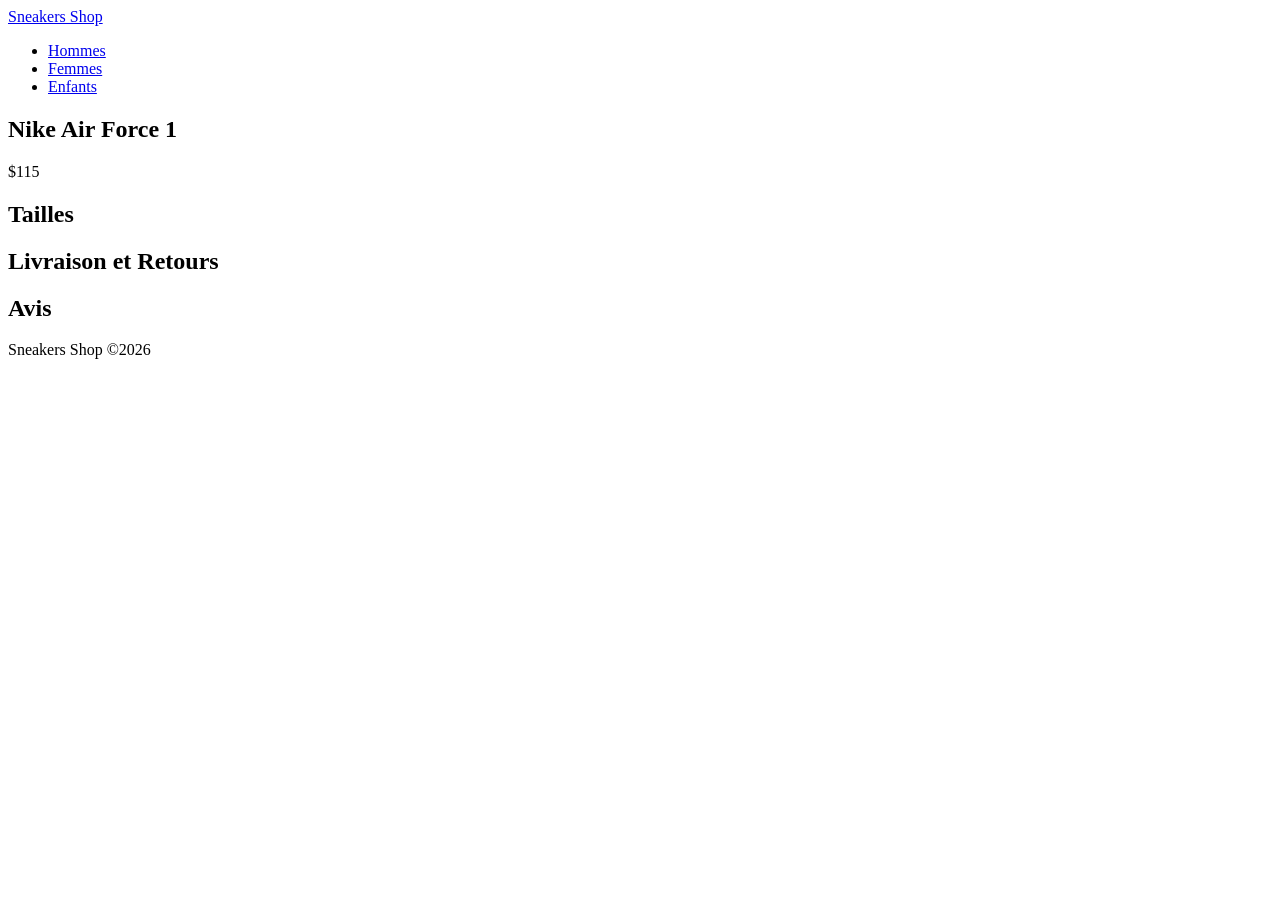
==== index.html @ 97c6b760 "Fix semantic structure 2" ====
<!DOCTYPE html>
<html lang="fr">
  <head>
    <meta charset="UTF-8">
    <meta name="viewport" content="width=device-width, initial-scale=1.0">
    <title>Nike Air Force 1 - Sneakers Shop</title>
  </head>
  <body>
    <header>
      <a href="#">Sneakers Shop</a>
      <nav>
        <ul>
          <li><a href="#">Hommes</a></li>
          <li><a href="#">Femmes</a></li>
          <li><a href="#">Enfants</a></li>
        </ul>
      </nav>
    </header>
    <main>
      <section>
        <h1>Nike Air Force 1</h1>
        <p>$115</p>
      </section>
      <section>
        <h2>Tailles</h2>
      </section>
      <section>
        <h2>Livraison et Retours</h2>
      </section>
      <section>
        <h2>Avis</h2>
      </section>
    </main>
    <footer>
      <p>Sneakers Shop &copy;2026</p>
    </footer>
  </body>
</html>
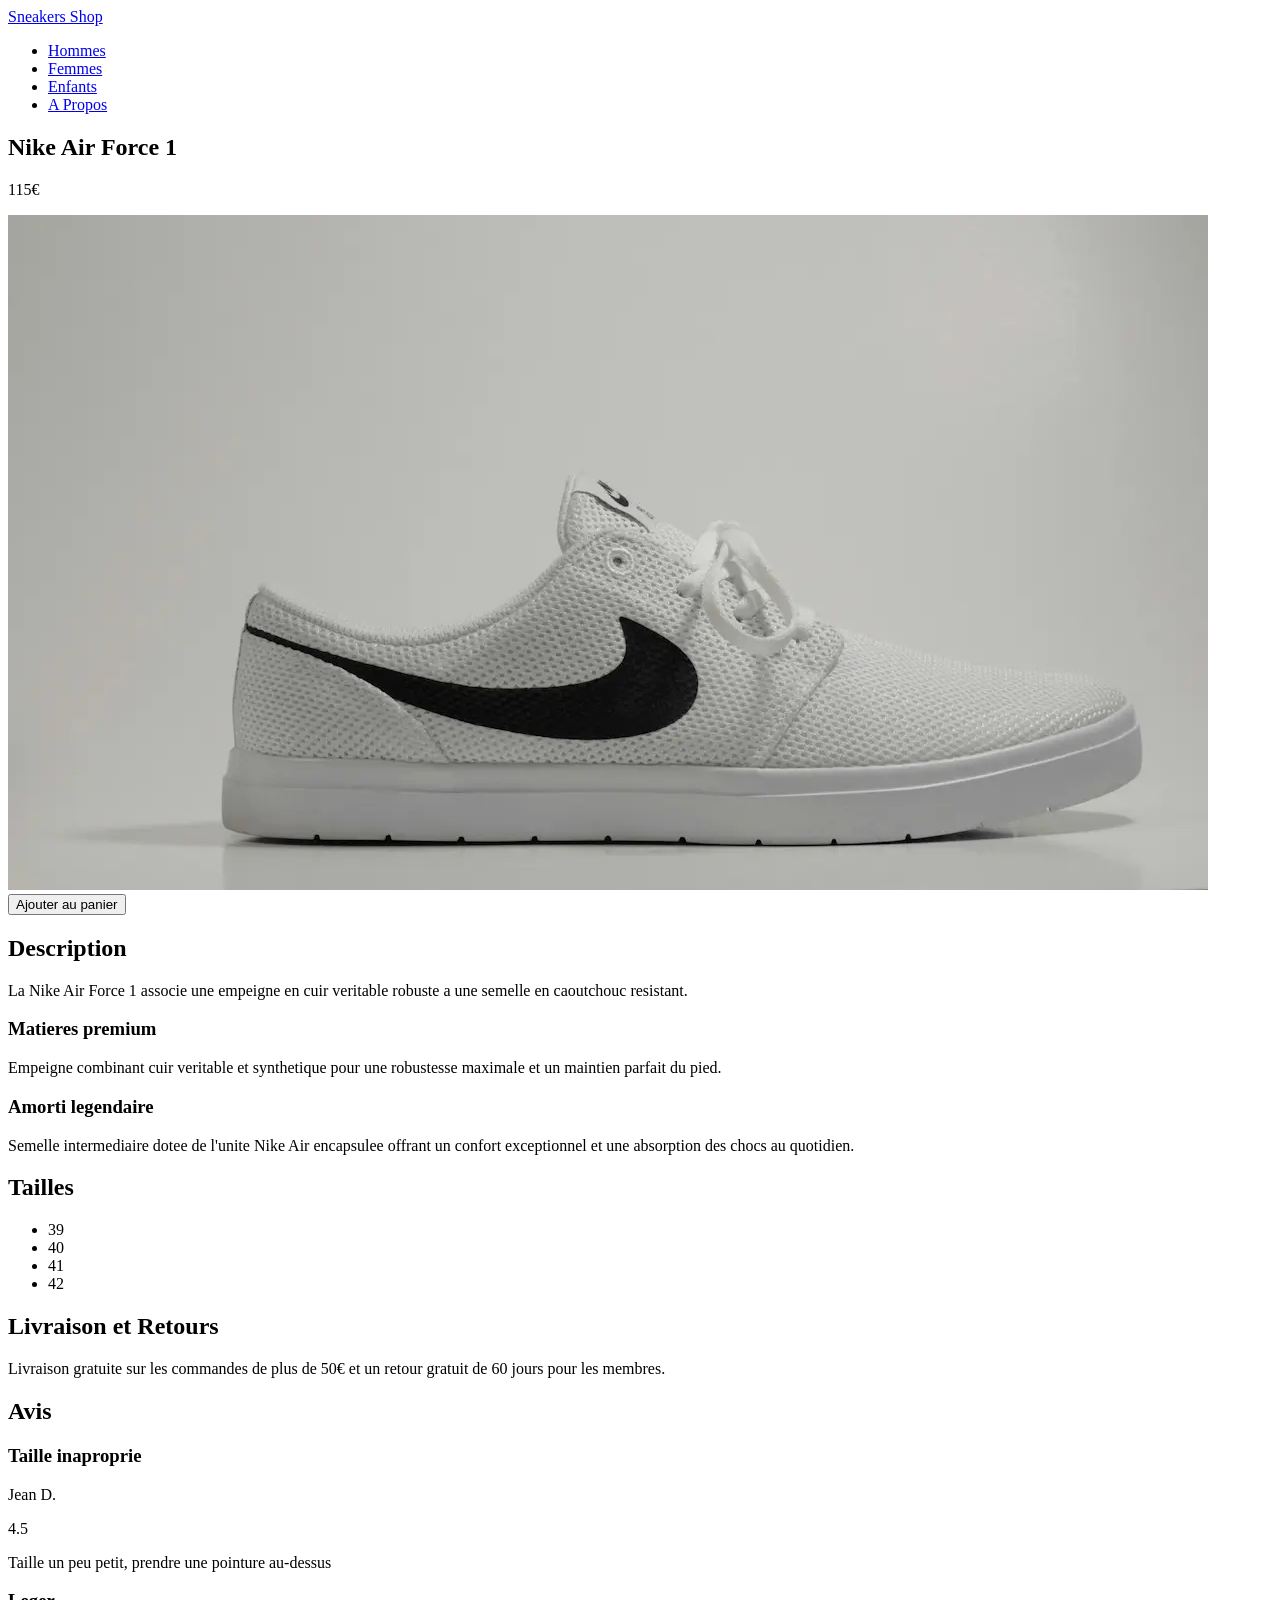
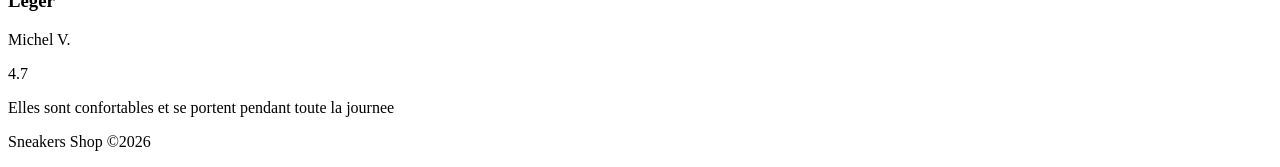
==== commit a9dda3ab: "Capstone de html" ====
--- a/index.html
+++ b/index.html
@@ -7,28 +7,60 @@
   </head>
   <body>
     <header>
-      <a href="#">Sneakers Shop</a>
+      <a href="index.html">Sneakers Shop</a>
       <nav>
         <ul>
           <li><a href="#">Hommes</a></li>
           <li><a href="#">Femmes</a></li>
           <li><a href="#">Enfants</a></li>
+          <li><a href="a-propos.html">A Propos</a></li>
         </ul>
       </nav>
     </header>
     <main>
       <section>
         <h1>Nike Air Force 1</h1>
-        <p>$115</p>
+        <p>115€</p>
+        <img src="images/air-force-1-profil.webp" alt="Basket Nike Air force 1 low blanche en cuir vue de profil">
+        <button>Ajouter au panier</button>
+      </section>
+      <section>
+        <h2>Description</h2>
+        <p>La Nike Air Force 1 associe une empeigne en cuir veritable robuste a une semelle en caoutchouc resistant.</p>
+            <h3>Matieres premium</h3>
+            <p>Empeigne combinant cuir veritable et synthetique pour une robustesse maximale et un maintien parfait du pied.
+            </p>
+            <h3>Amorti legendaire</h3>
+            <p>Semelle intermediaire dotee de l'unite Nike Air encapsulee offrant un confort exceptionnel et une absorption des chocs au quotidien.
+            </p>
       </section>
       <section>
         <h2>Tailles</h2>
+        <ul>
+          <li>39</li>
+          <li>40</li>
+          <li>41</li>
+          <li>42</li>
+        </ul>
       </section>
       <section>
         <h2>Livraison et Retours</h2>
+        <p>Livraison gratuite sur les commandes de plus de 50€ et un retour gratuit de 60 jours pour les membres.</p>
       </section>
       <section>
         <h2>Avis</h2>
+        <article>
+          <h3>Taille inaproprie</h3>
+          <p>Jean D.</p>
+          <p>4.5</p>
+          <p>Taille un peu petit, prendre une pointure au-dessus</p>
+        </article>
+        <article>
+          <h3>Leger</h3>
+          <p>Michel V.</p>
+          <p>4.7</p>
+          <p>Elles sont confortables et se portent pendant toute la journee</p>
+        </article>
       </section>
     </main>
     <footer>
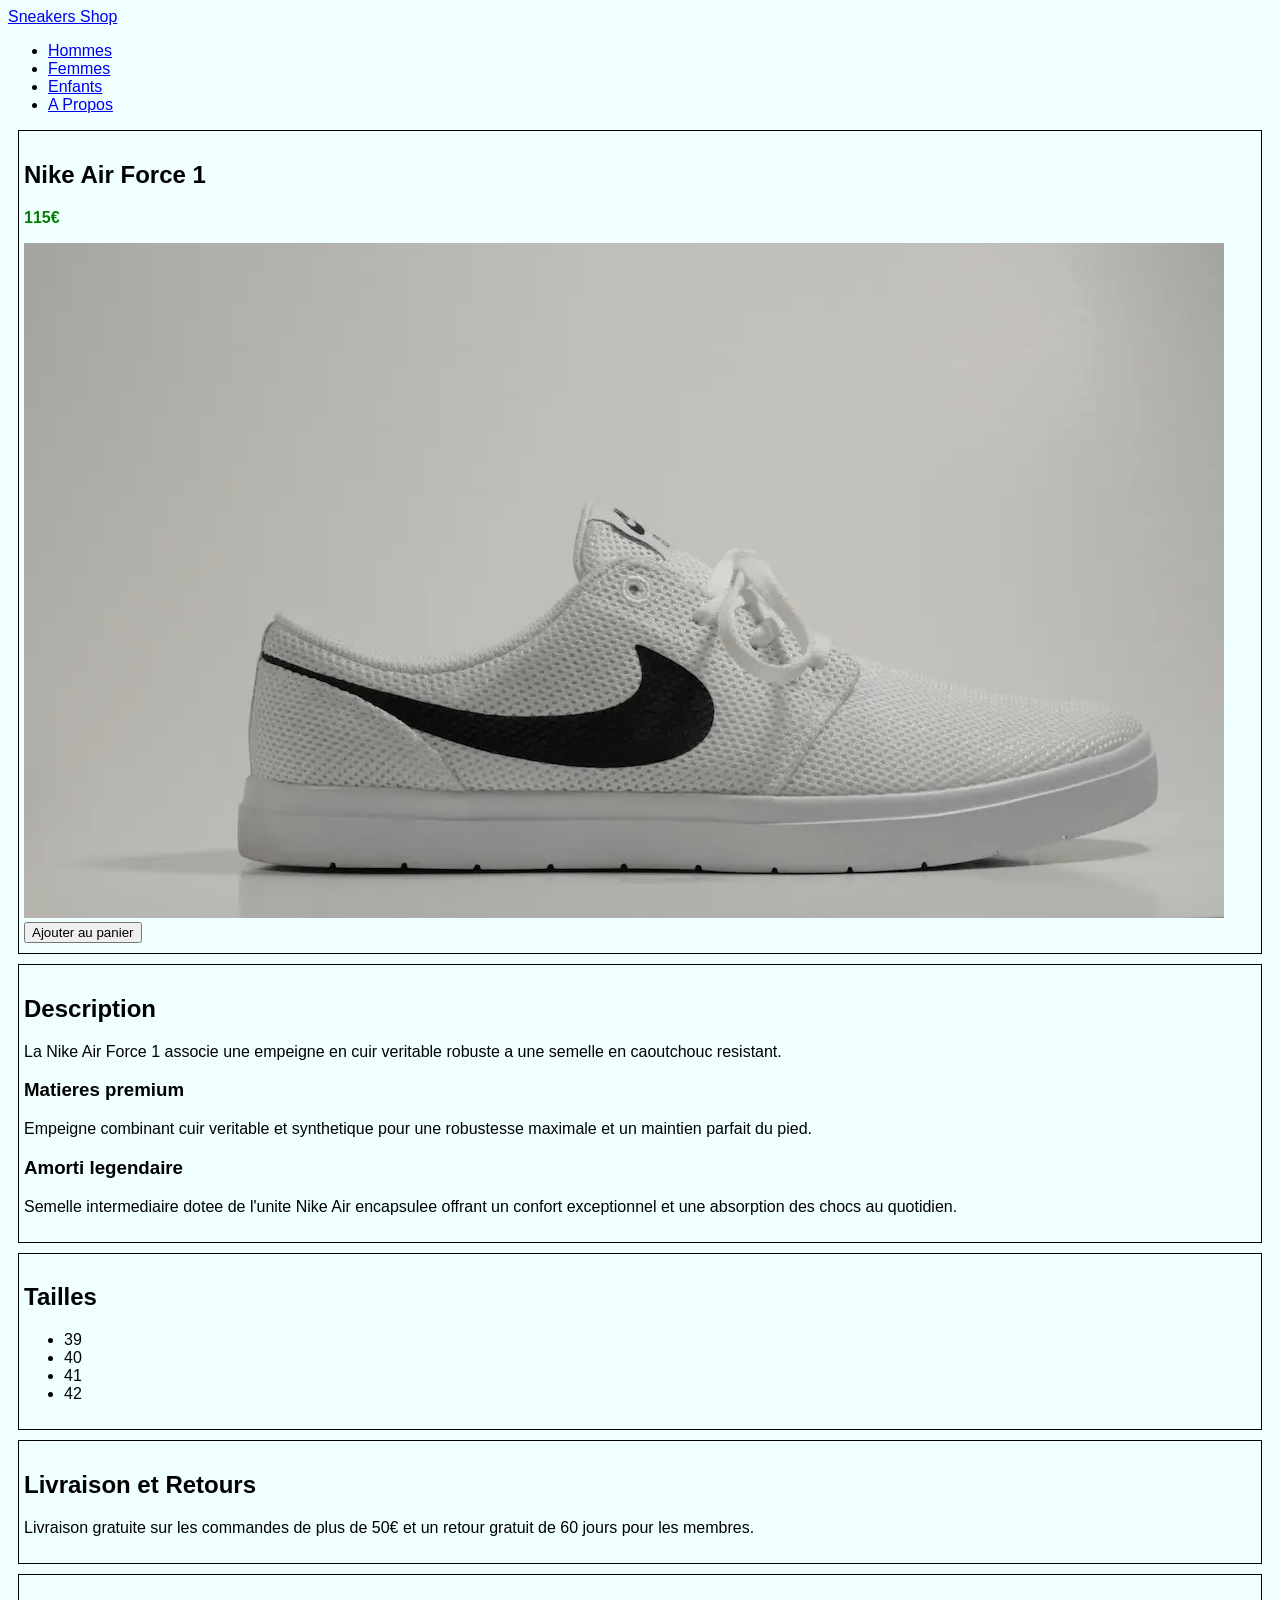
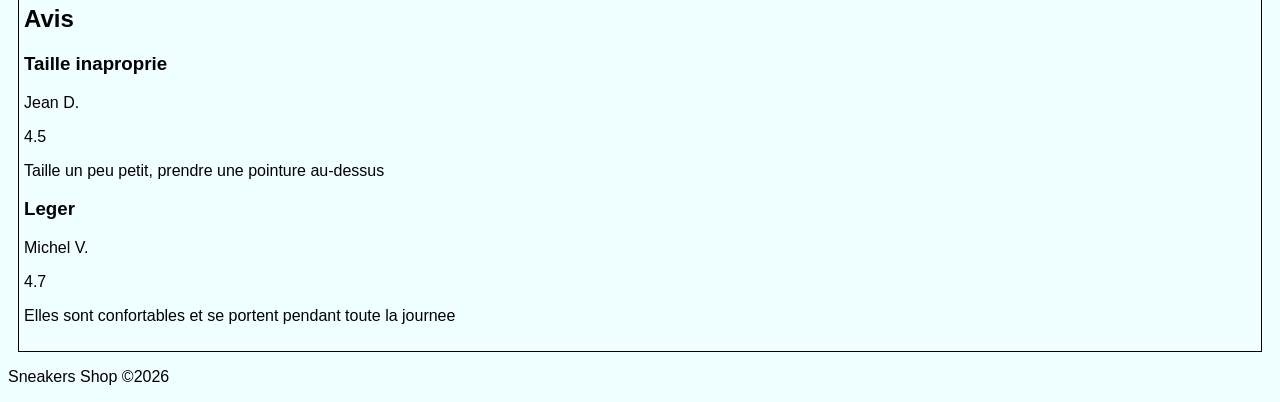
==== commit 8da81cf0: "mise en place de css" ====
--- a/index.html
+++ b/index.html
@@ -4,6 +4,7 @@
     <meta charset="UTF-8">
     <meta name="viewport" content="width=device-width, initial-scale=1.0">
     <title>Nike Air Force 1 - Sneakers Shop</title>
+    <link rel="stylesheet" href="style.css">
   </head>
   <body>
     <header>
@@ -20,7 +21,7 @@
     <main>
       <section>
         <h1>Nike Air Force 1</h1>
-        <p>115€</p>
+        <p class="prix">115€</p>
         <img src="images/air-force-1-profil.webp" alt="Basket Nike Air force 1 low blanche en cuir vue de profil">
         <button>Ajouter au panier</button>
       </section>
--- a/style.css
+++ b/style.css
@@ -0,0 +1,19 @@
+* {
+  box-sizing: border-box;
+}
+
+body {
+  background-color: azure;
+  font-family: Arial, Helvetica, sans-serif;
+}
+
+section {
+  border: 1px solid black;
+  padding: 10px 5px;
+  margin: 10px;
+}
+
+.prix {
+ font-weight: bold;
+ color: green;
+}
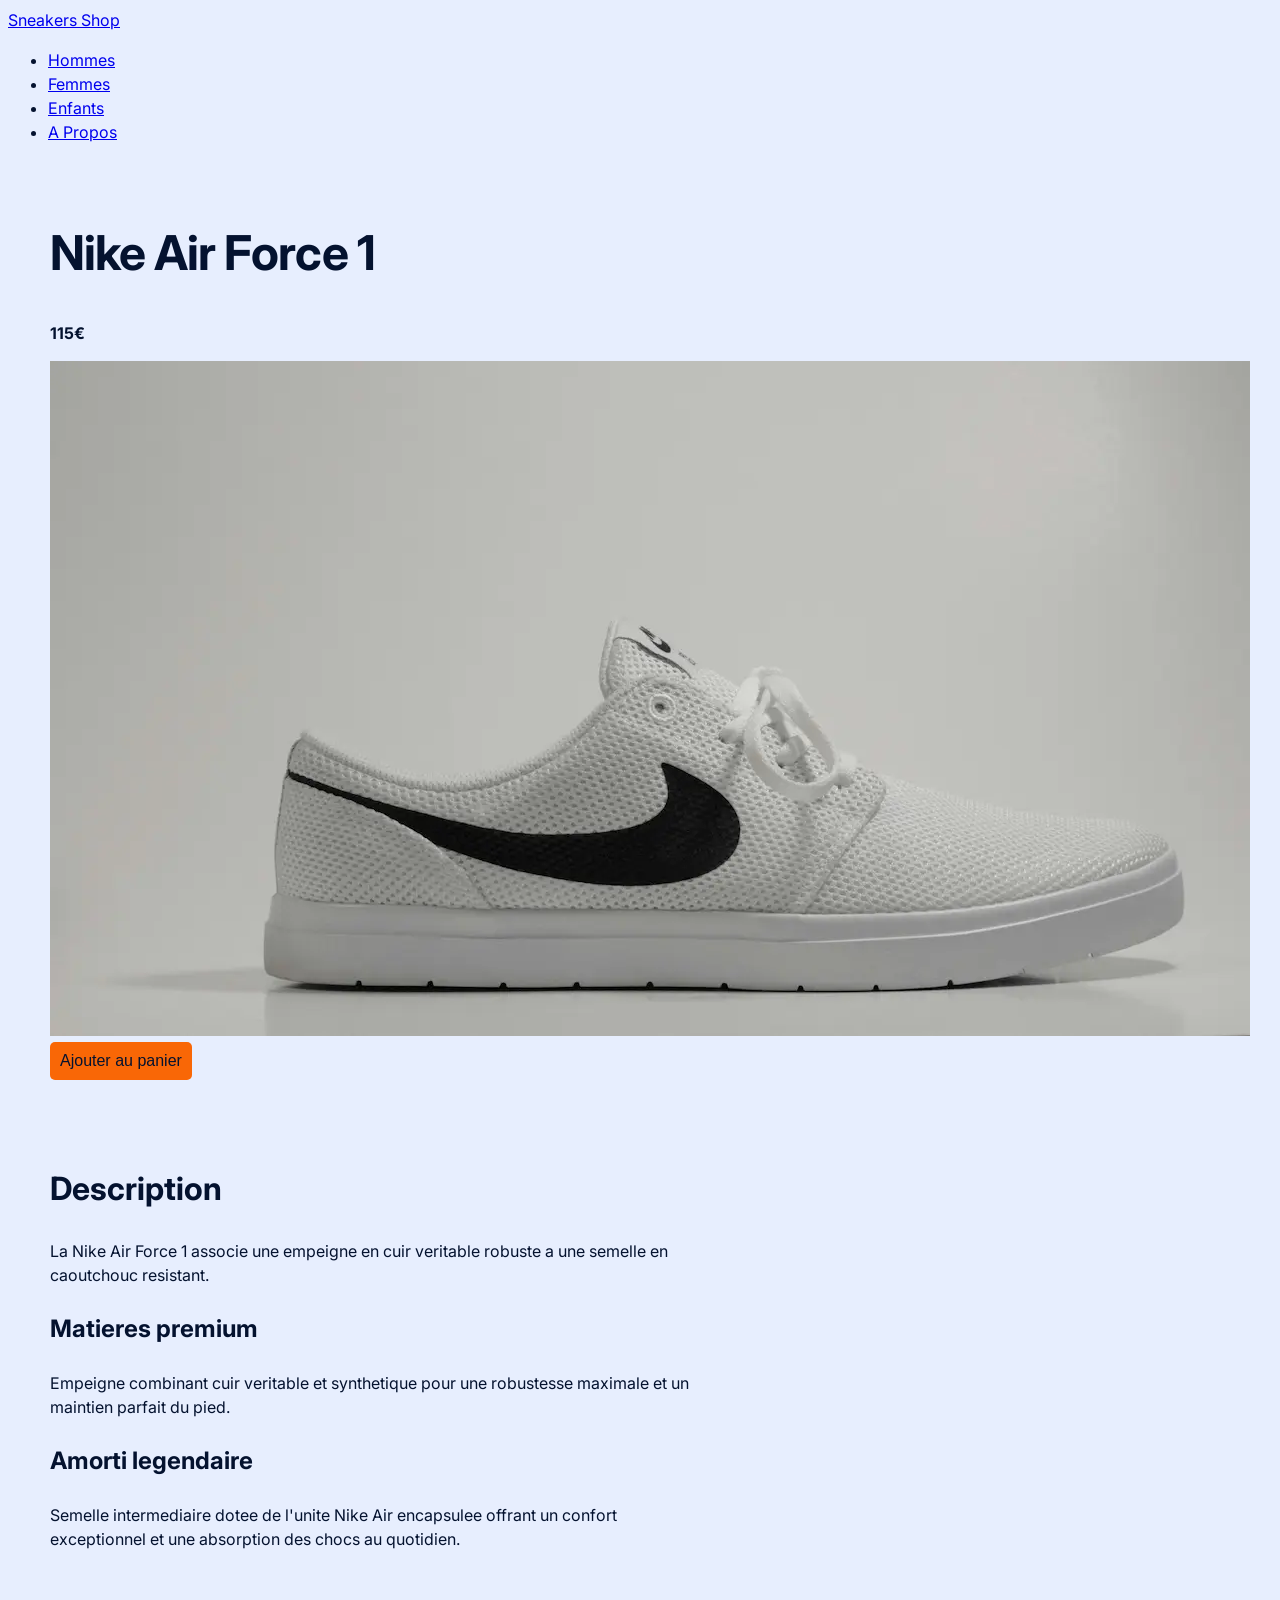
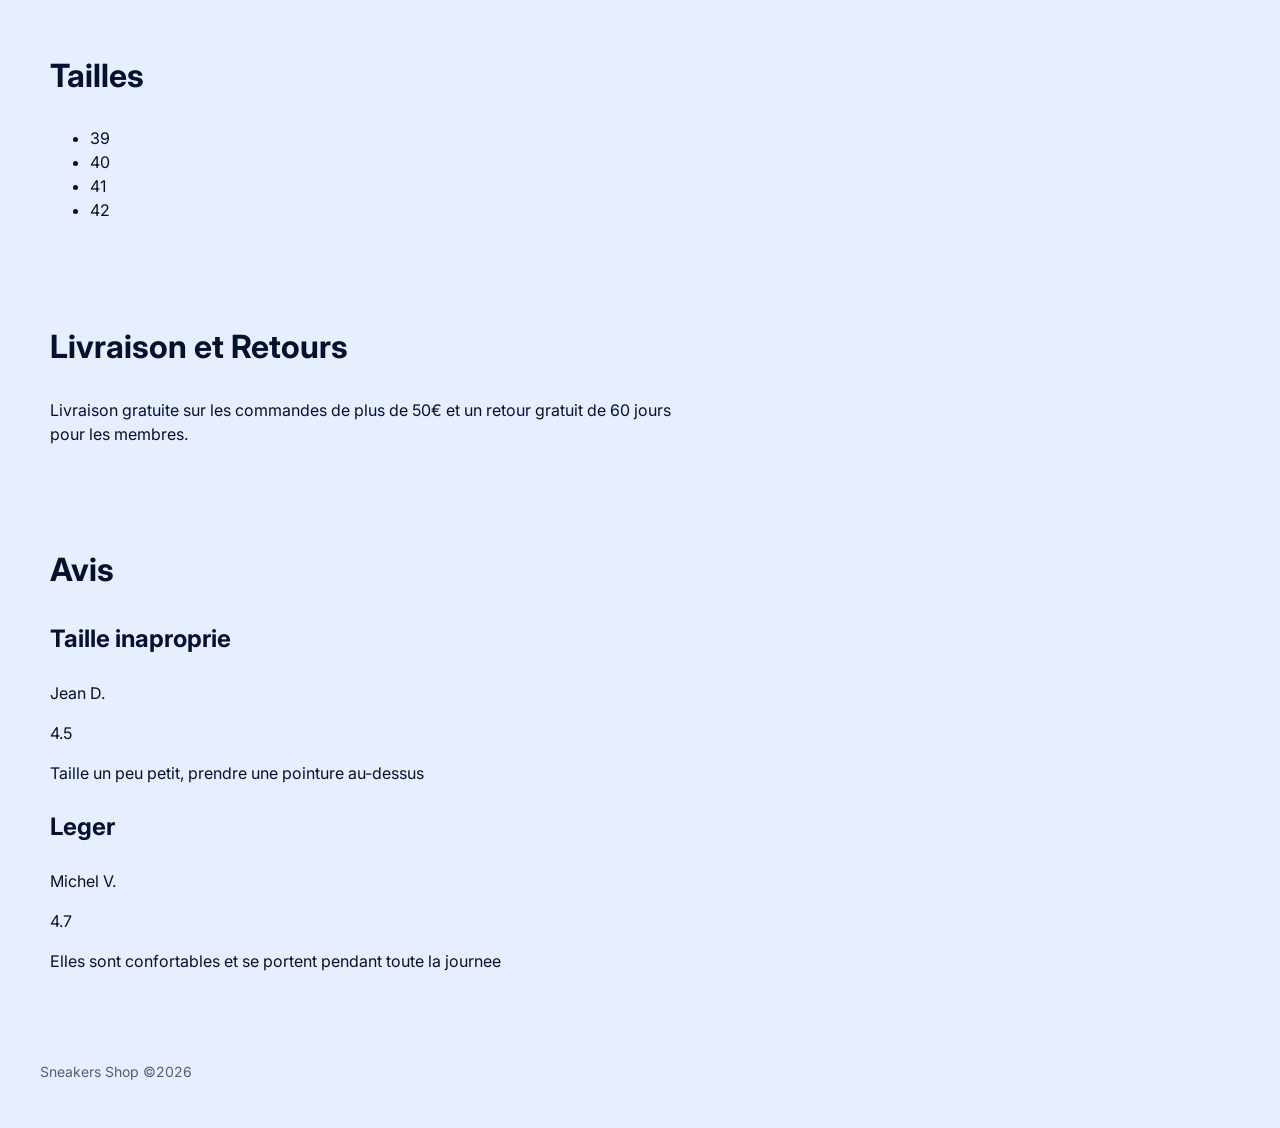
==== commit 911f2db9: "index.html" ====
--- a/index.html
+++ b/index.html
@@ -5,6 +5,9 @@
     <meta name="viewport" content="width=device-width, initial-scale=1.0">
     <title>Nike Air Force 1 - Sneakers Shop</title>
     <link rel="stylesheet" href="style.css">
+    <link rel="preconnect" href="https://fonts.googleapis.com">
+    <link rel="preconnect" href="https://fonts.gstatic.com" crossorigin>
+    <link href="https://fonts.googleapis.com/css2?family=Inter:ital,opsz,wght@0,14..32,100..900;1,14..32,100..900&display=swap" rel="stylesheet">
   </head>
   <body>
     <header>
--- a/style.css
+++ b/style.css
@@ -3,17 +3,49 @@
 }
 
 body {
-  background-color: azure;
-  font-family: Arial, Helvetica, sans-serif;
+  background-color: hsl(220, 90%, 95%);
+  color: hsl(220, 85%, 10%);
+  font-family: "Inter", sans-serif;
+  line-height: 1.5;
 }
 
+h1 {
+  letter-spacing: -0.02em;
+  line-height: 1.2;
+  font-size: 3rem;
+}
+
+h2 {
+  font-size: 2rem;
+}
+
+h3 {
+  font-size: 1.5rem;
+}
+
+p {
+  max-width: 65ch;
+}
 section {
-  border: 1px solid black;
-  padding: 10px 5px;
-  margin: 10px;
+  padding: 1.5rem 2rem;
+  margin: 0.625rem;
 }
 
 .prix {
- font-weight: bold;
- color: green;
+ font-weight: 700;
+}
+
+button {
+  background-color: hsl(24, 95%, 50%);
+  color: hsl(220, 85%, 10%);
+  border-radius: 5px;
+  padding: 10px;
+  border: none;
+  font-size: 1rem;
+}
+
+footer {
+  color: hsl(220, 20%, 40%);
+  font-size: 0.875rem;
+  padding: 1.5rem 2rem;
 }
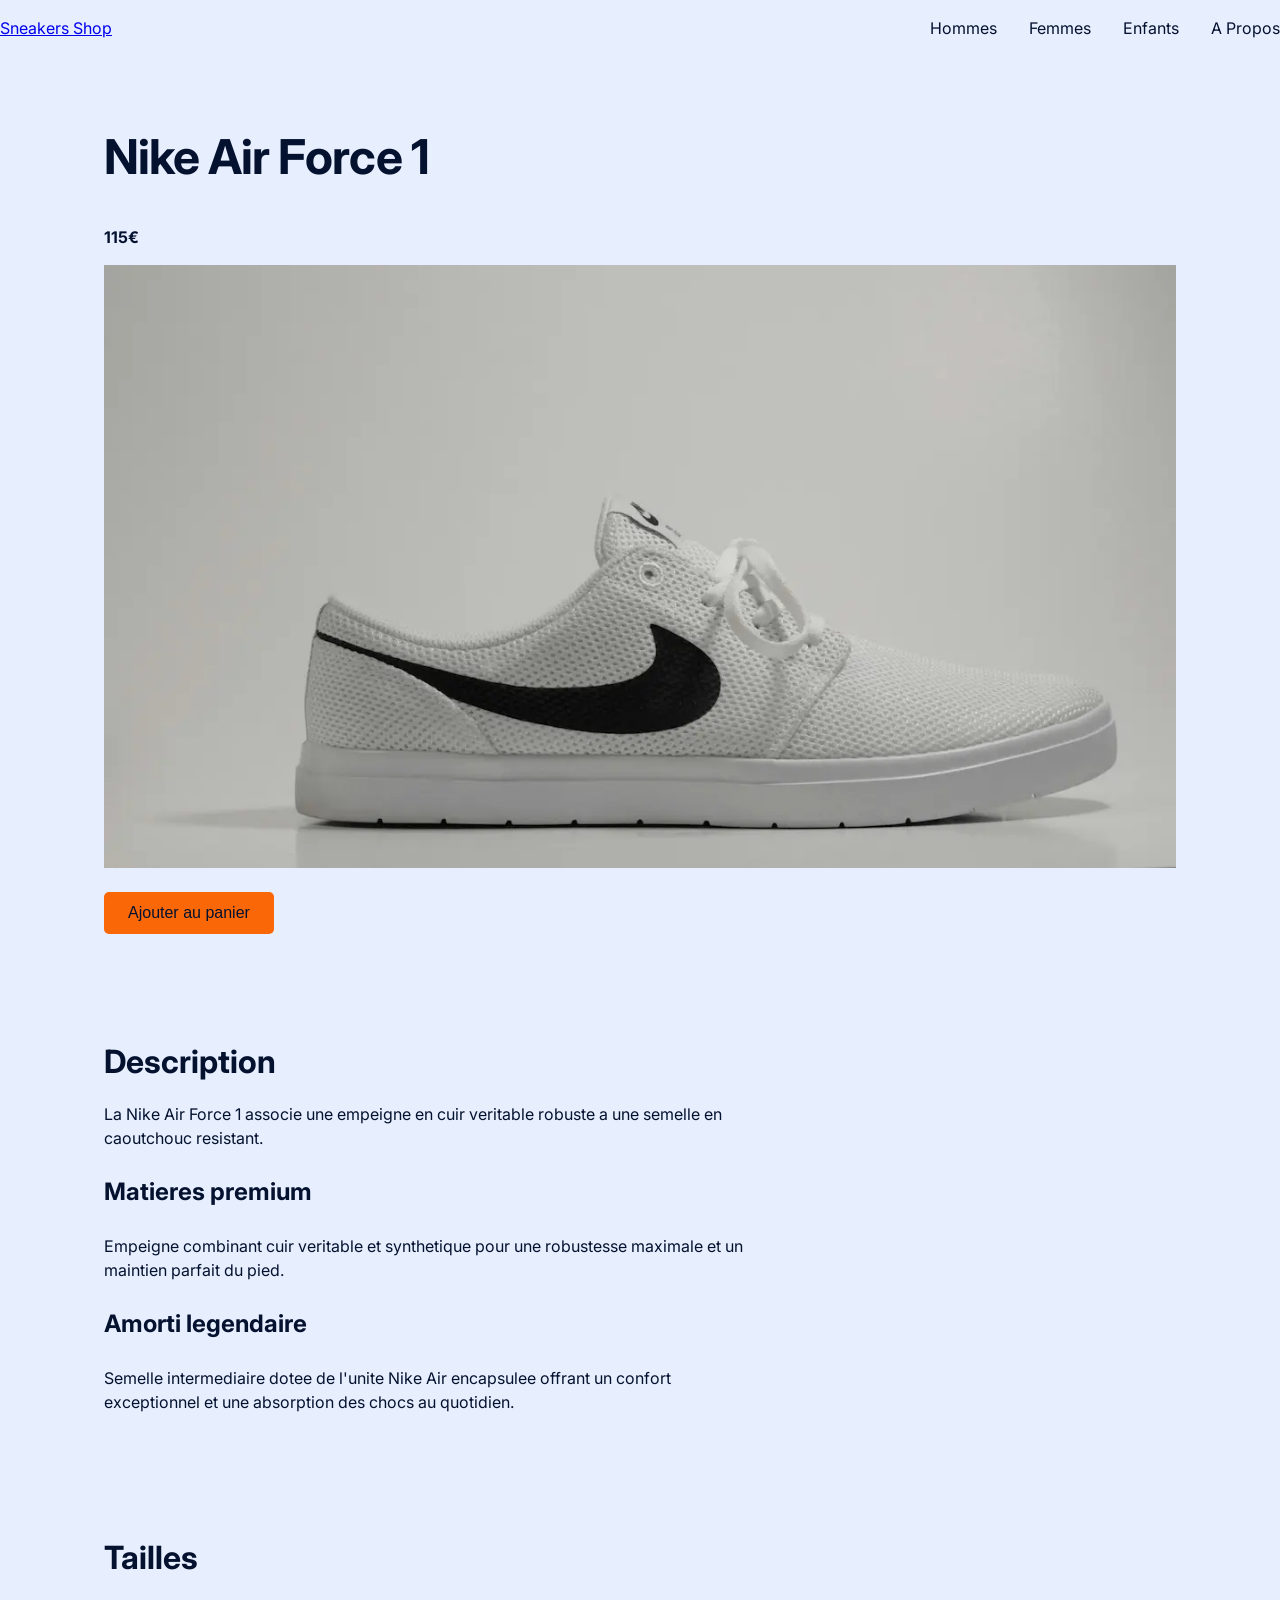
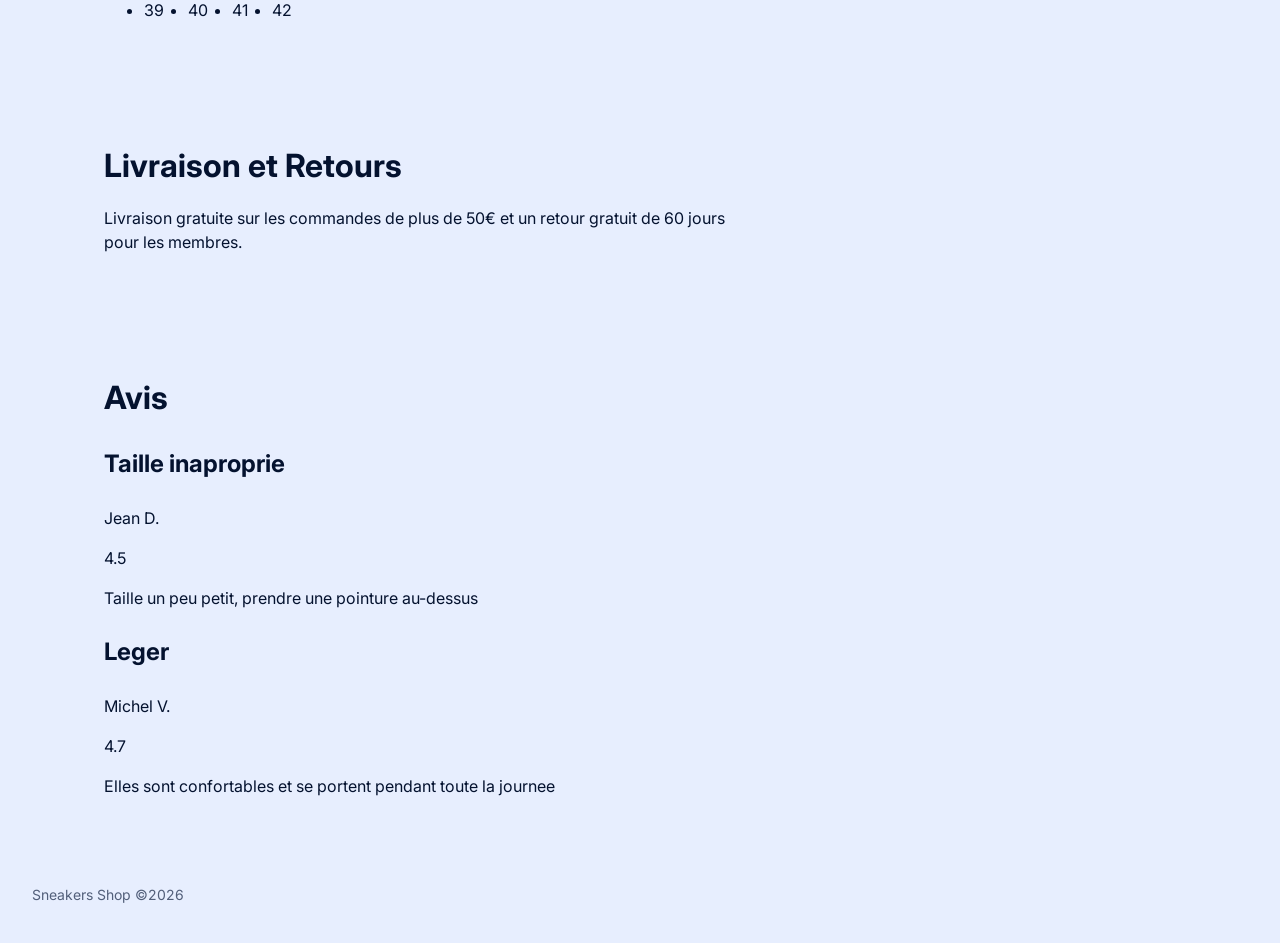
==== commit 5322b107: "premiere partie de flexbox" ====
--- a/index.html
+++ b/index.html
@@ -40,7 +40,7 @@
       </section>
       <section>
         <h2>Tailles</h2>
-        <ul>
+        <ul class="pointures">
           <li>39</li>
           <li>40</li>
           <li>41</li>
--- a/style.css
+++ b/style.css
@@ -7,6 +7,13 @@
   color: hsl(220, 85%, 10%);
   font-family: "Inter", sans-serif;
   line-height: 1.5;
+  margin: 0;
+}
+
+main {
+  max-width: 70rem;
+  margin: 0 auto;
+  padding: 0 1.5rem;
 }
 
 h1 {
@@ -17,6 +24,8 @@
 
 h2 {
   font-size: 2rem;
+  margin-bottom: 0.5rem;
+  margin-top: 3rem;
 }
 
 h3 {
@@ -27,8 +36,8 @@
   max-width: 65ch;
 }
 section {
-  padding: 1.5rem 2rem;
-  margin: 0.625rem;
+  padding: 1.5rem 0;
+  margin: 0.5rem 0;
 }
 
 .prix {
@@ -39,9 +48,54 @@
   background-color: hsl(24, 95%, 50%);
   color: hsl(220, 85%, 10%);
   border-radius: 5px;
-  padding: 10px;
+  padding: 0.75rem 1.5rem;
   border: none;
   font-size: 1rem;
+  margin-top: 1.5rem;
+  transition: background-color 0.2s ease;
+  cursor: pointer;
+}
+
+
+img {
+  max-width: 100%;
+  height: auto;
+  display: block;
+}
+
+header {
+  display: flex;
+  justify-content: space-between;
+  align-items: center;
+  flex-wrap: wrap;
+}
+
+.pointures {
+  display: flex;
+  gap: 1.5rem;
+  flex-wrap: wrap;
+}
+
+nav ul {
+  list-style: none;
+  padding-left: 0;
+  display: flex;
+  align-items: center;
+  gap: 2rem;
+}
+
+nav a {
+  color: hsl(220, 85%, 10%);
+  text-decoration: none;
+}
+
+button:hover {
+  background-color: hsl(24, 95%, 40%);
+}
+
+a:focus-visible, button:focus-visible {
+  outline: 2px solid hsl(24, 95%, 50%);
+  outline-offset: 2px;
 }
 
 footer {
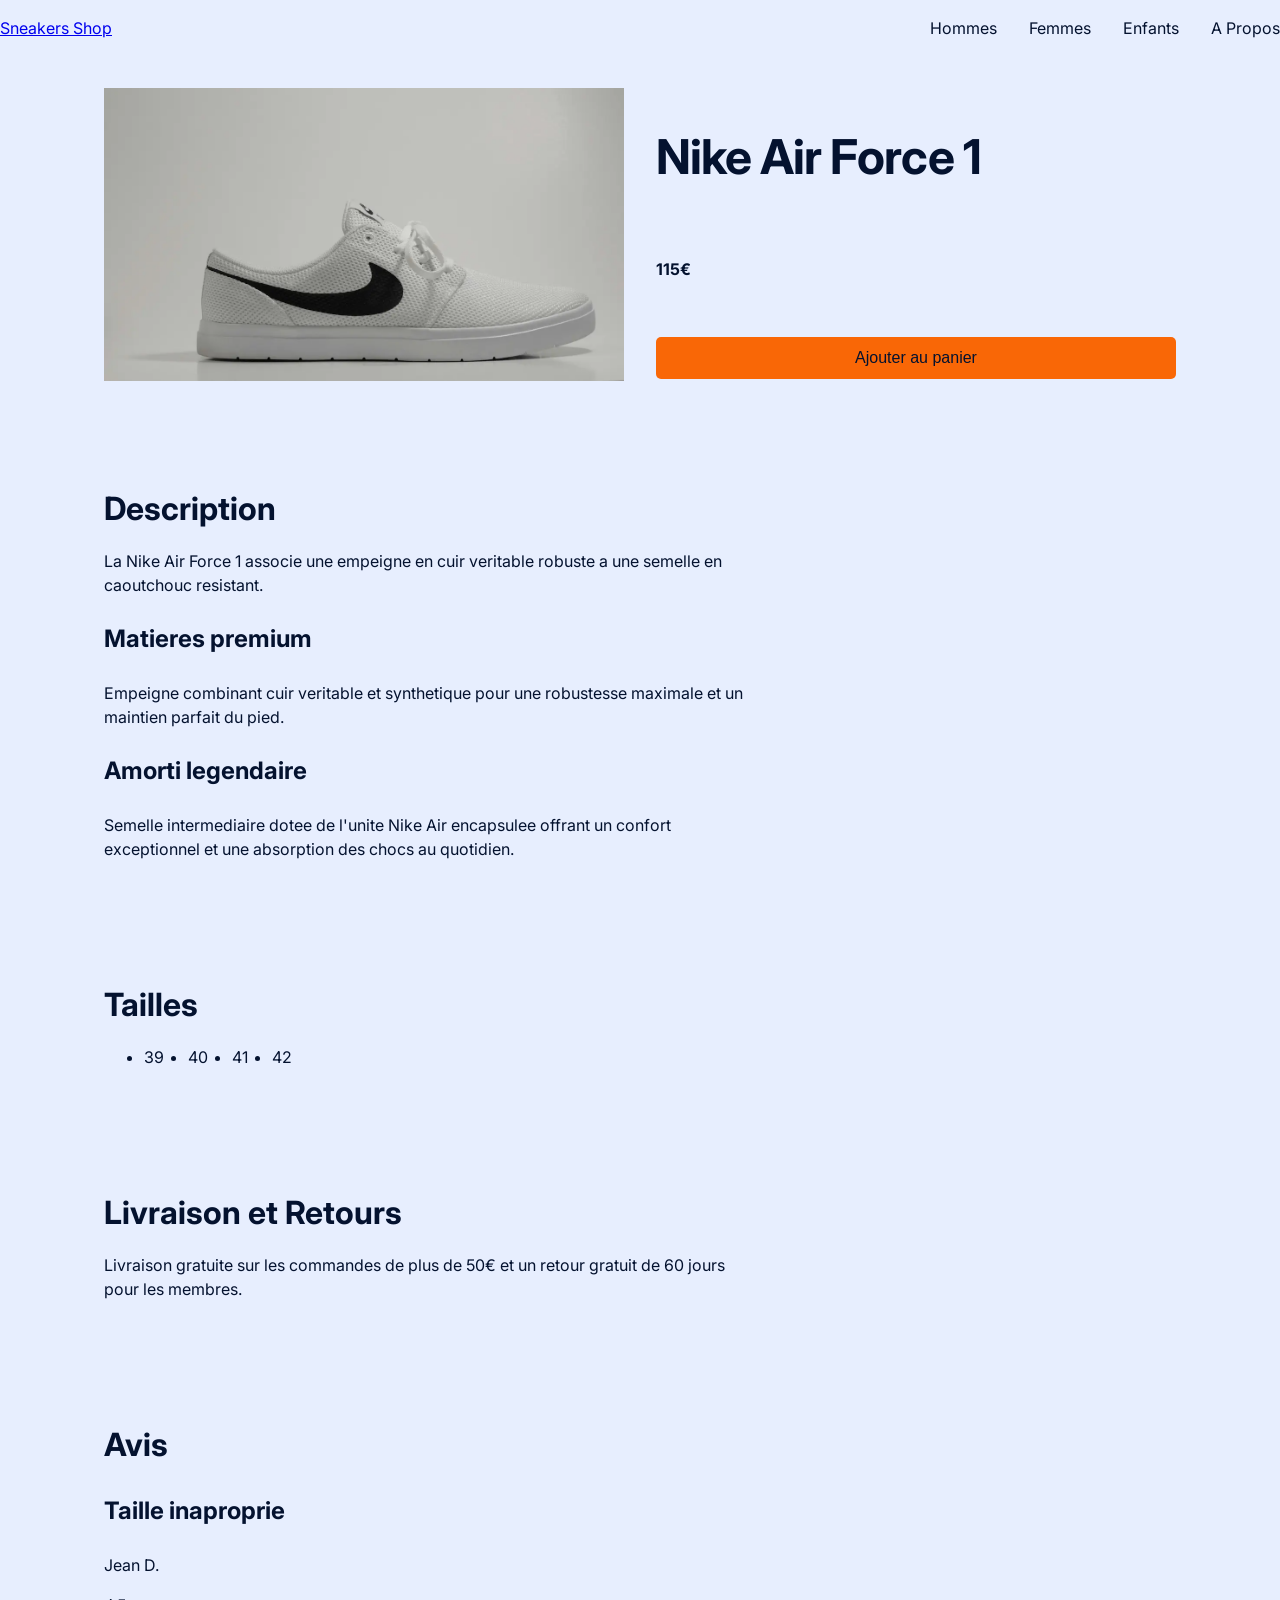
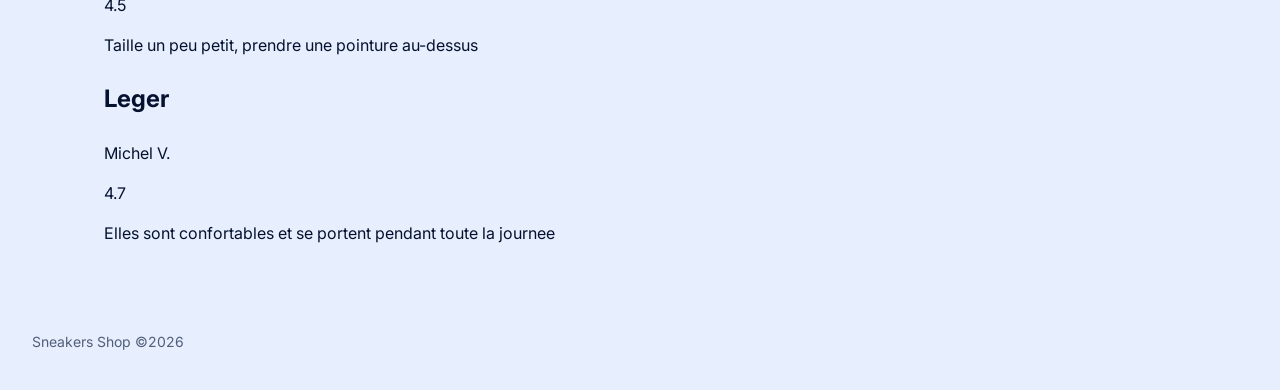
==== commit 4d19d64e: "flex F2" ====
--- a/index.html
+++ b/index.html
@@ -11,7 +11,7 @@
   </head>
   <body>
     <header>
-      <a href="index.html">Sneakers Shop</a>
+      <a href="index.html" class="logo">Sneakers Shop</a>
       <nav>
         <ul>
           <li><a href="#">Hommes</a></li>
@@ -22,11 +22,15 @@
       </nav>
     </header>
     <main>
-      <section>
-        <h1>Nike Air Force 1</h1>
-        <p class="prix">115€</p>
-        <img src="images/air-force-1-profil.webp" alt="Basket Nike Air force 1 low blanche en cuir vue de profil">
-        <button>Ajouter au panier</button>
+      <section class="produit">
+        <div class="image">
+          <img src="images/air-force-1-profil.webp" alt="Basket Nike Air force 1 low blanche en cuir vue de profil">
+        </div>
+        <div class="infos">
+          <h1>Nike Air Force 1</h1>
+          <p class="prix">115€</p>
+          <button>Ajouter au panier</button>
+        </div>
       </section>
       <section>
         <h2>Description</h2>
--- a/style.css
+++ b/style.css
@@ -76,6 +76,27 @@
   flex-wrap: wrap;
 }
 
+.logo {
+  flex-shrink: 0;
+}
+
+.produit {
+  display: flex;
+  gap: 2rem;
+  flex-wrap: wrap;
+}
+
+.image {
+  flex: 1 1 300px;
+}
+
+.infos {
+  display: flex;
+  flex-direction: column;
+  gap: 1rem;
+  flex: 1 1 300px;
+}
+
 nav ul {
   list-style: none;
   padding-left: 0;
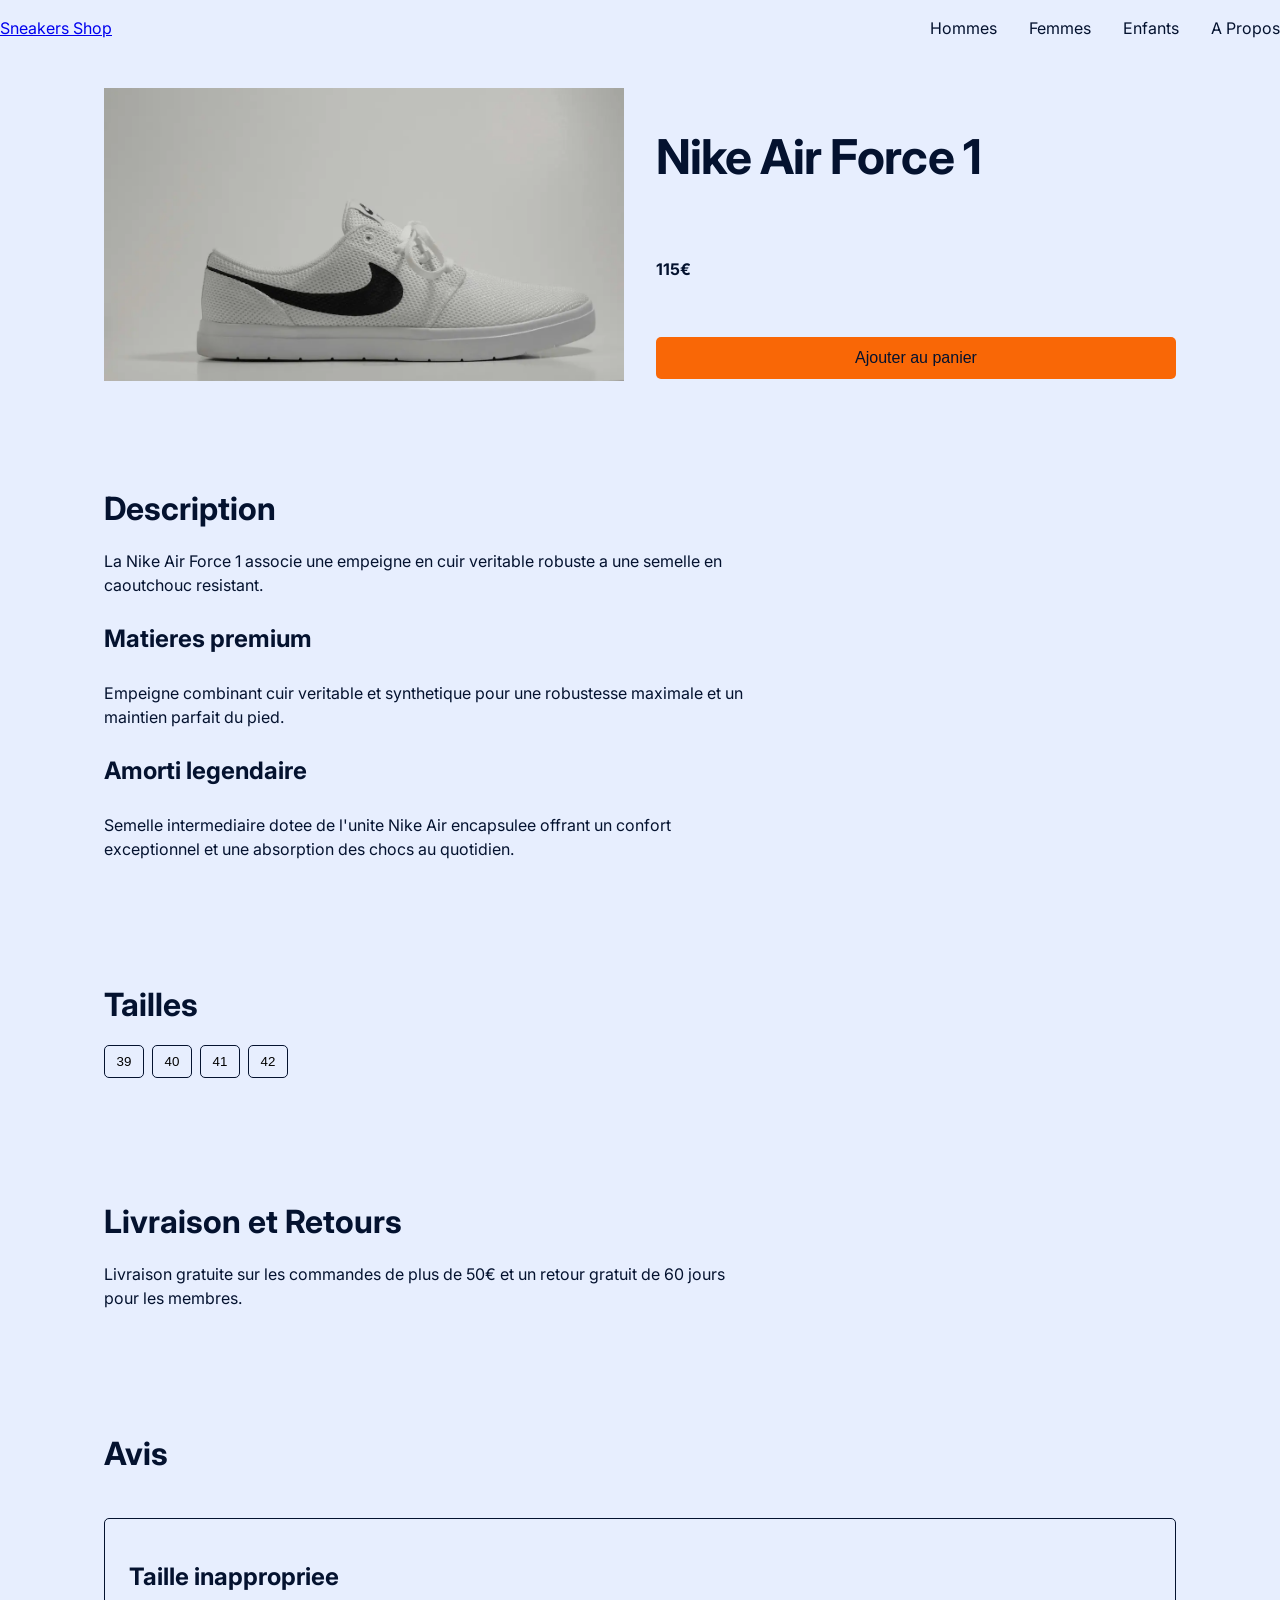
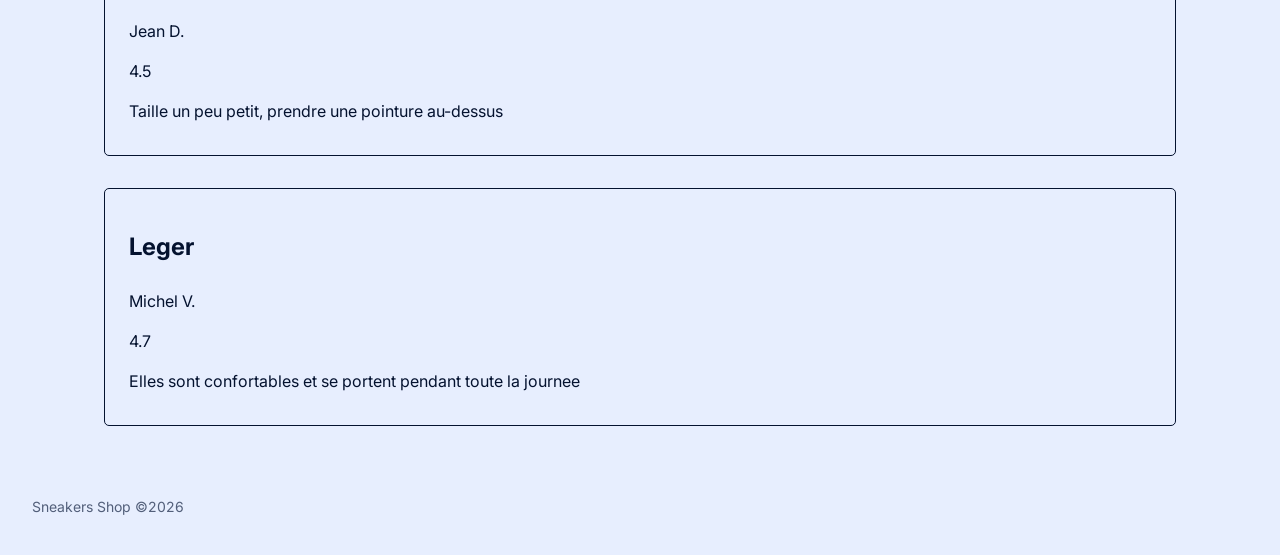
==== commit 7e4a6f3b: "fin flex" ====
--- a/index.html
+++ b/index.html
@@ -24,12 +24,12 @@
     <main>
       <section class="produit">
         <div class="image">
-          <img src="images/air-force-1-profil.webp" alt="Basket Nike Air force 1 low blanche en cuir vue de profil">
+          <img src="images/air-force-1-profil.webp" alt="Basket Nike Air force 1 low blanche en cuir vue de profil" class="img-produit">
         </div>
         <div class="infos">
           <h1>Nike Air Force 1</h1>
           <p class="prix">115€</p>
-          <button>Ajouter au panier</button>
+          <button class="ajouter-panier">Ajouter au panier</button>
         </div>
       </section>
       <section>
@@ -45,25 +45,25 @@
       <section>
         <h2>Tailles</h2>
         <ul class="pointures">
-          <li>39</li>
-          <li>40</li>
-          <li>41</li>
-          <li>42</li>
-        </ul>
+          <li><button class="pointure">39</button></li>
+          <li><button class="pointure">40</button></li>
+          <li><button class="pointure">41</button></li>
+          <li><button class="pointure">42</button></li>
+        </ul>    
       </section>
       <section>
         <h2>Livraison et Retours</h2>
         <p>Livraison gratuite sur les commandes de plus de 50€ et un retour gratuit de 60 jours pour les membres.</p>
       </section>
-      <section>
+      <section class="avis">
         <h2>Avis</h2>
-        <article>
-          <h3>Taille inaproprie</h3>
+        <article class="article-avis">
+          <h3>Taille inappropriee</h3>
           <p>Jean D.</p>
           <p>4.5</p>
           <p>Taille un peu petit, prendre une pointure au-dessus</p>
         </article>
-        <article>
+        <article class="article-avis">
           <h3>Leger</h3>
           <p>Michel V.</p>
           <p>4.7</p>
--- a/style.css
+++ b/style.css
@@ -44,7 +44,8 @@
  font-weight: 700;
 }
 
-button {
+
+.ajouter-panier {
   background-color: hsl(24, 95%, 50%);
   color: hsl(220, 85%, 10%);
   border-radius: 5px;
@@ -55,8 +56,6 @@
   transition: background-color 0.2s ease;
   cursor: pointer;
 }
-
-
 img {
   max-width: 100%;
   height: auto;
@@ -70,11 +69,6 @@
   flex-wrap: wrap;
 }
 
-.pointures {
-  display: flex;
-  gap: 1.5rem;
-  flex-wrap: wrap;
-}
 
 .logo {
   flex-shrink: 0;
@@ -88,6 +82,46 @@
 
 .image {
   flex: 1 1 300px;
+  display: flex;
+  align-items: center;
+  justify-content: center;
+}
+.img-produit {
+   max-height: 500px;
+  object-fit: contain;
+}
+
+.avis {
+  display: flex;
+  flex-direction: column;
+  gap: 2rem;
+}
+
+.article-avis {
+  border: 1px solid hsl(220, 85%, 10%);
+  border-radius: 5px;
+  padding: 1rem 1.5rem;
+}
+
+.pointures {
+  display: flex;
+  list-style: none;
+  padding-left: 0;
+  gap: 0.5rem;
+}
+.pointure {
+  background-color: hsl(220, 90%, 95%);
+  border: 1px solid hsl(220, 85%, 10%);
+  border-radius: 5px;
+  transition: background-color 0.2s ease;
+  min-width: 2.5rem;
+  text-align: center;
+  cursor: pointer;
+  padding: 0.5rem;
+}
+.pointure:hover {
+  background-color:  hsl(220, 85%, 10%);
+  color: hsl(220, 90%, 95%);
 }
 
 .infos {
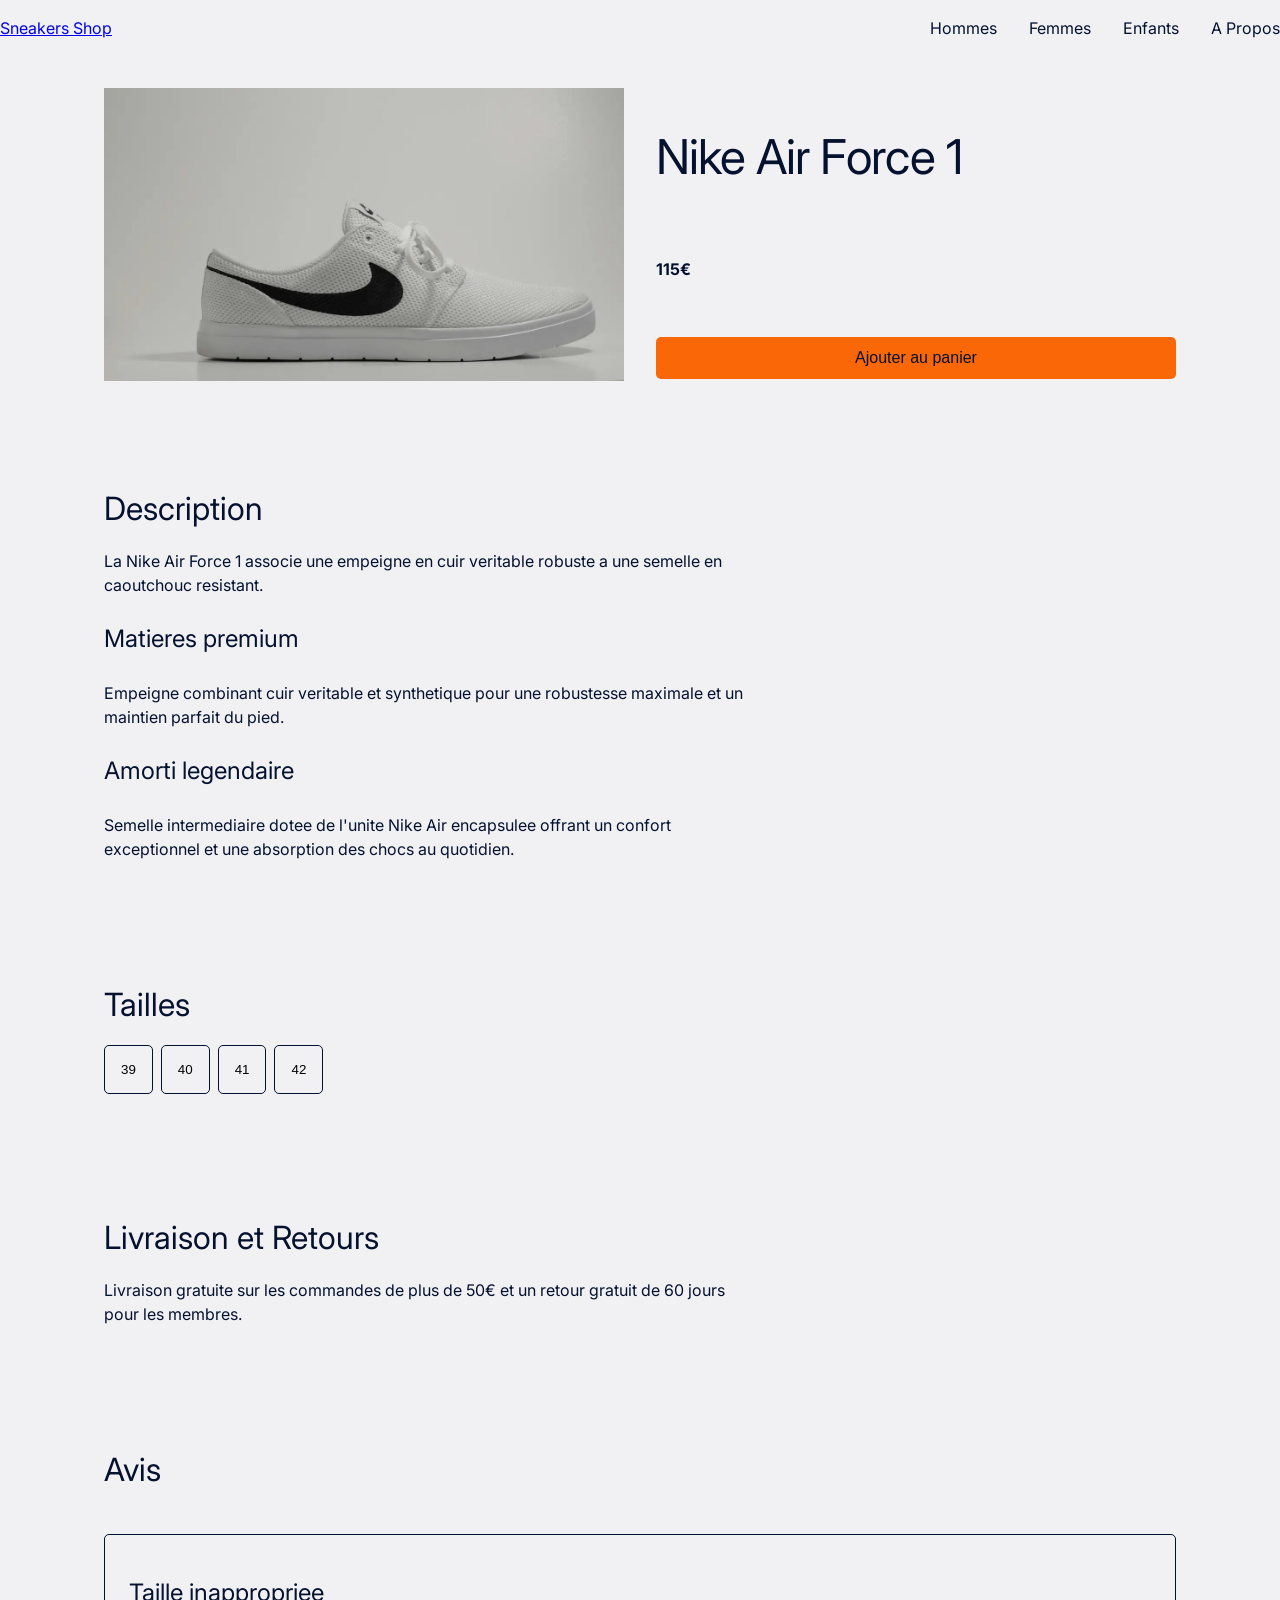
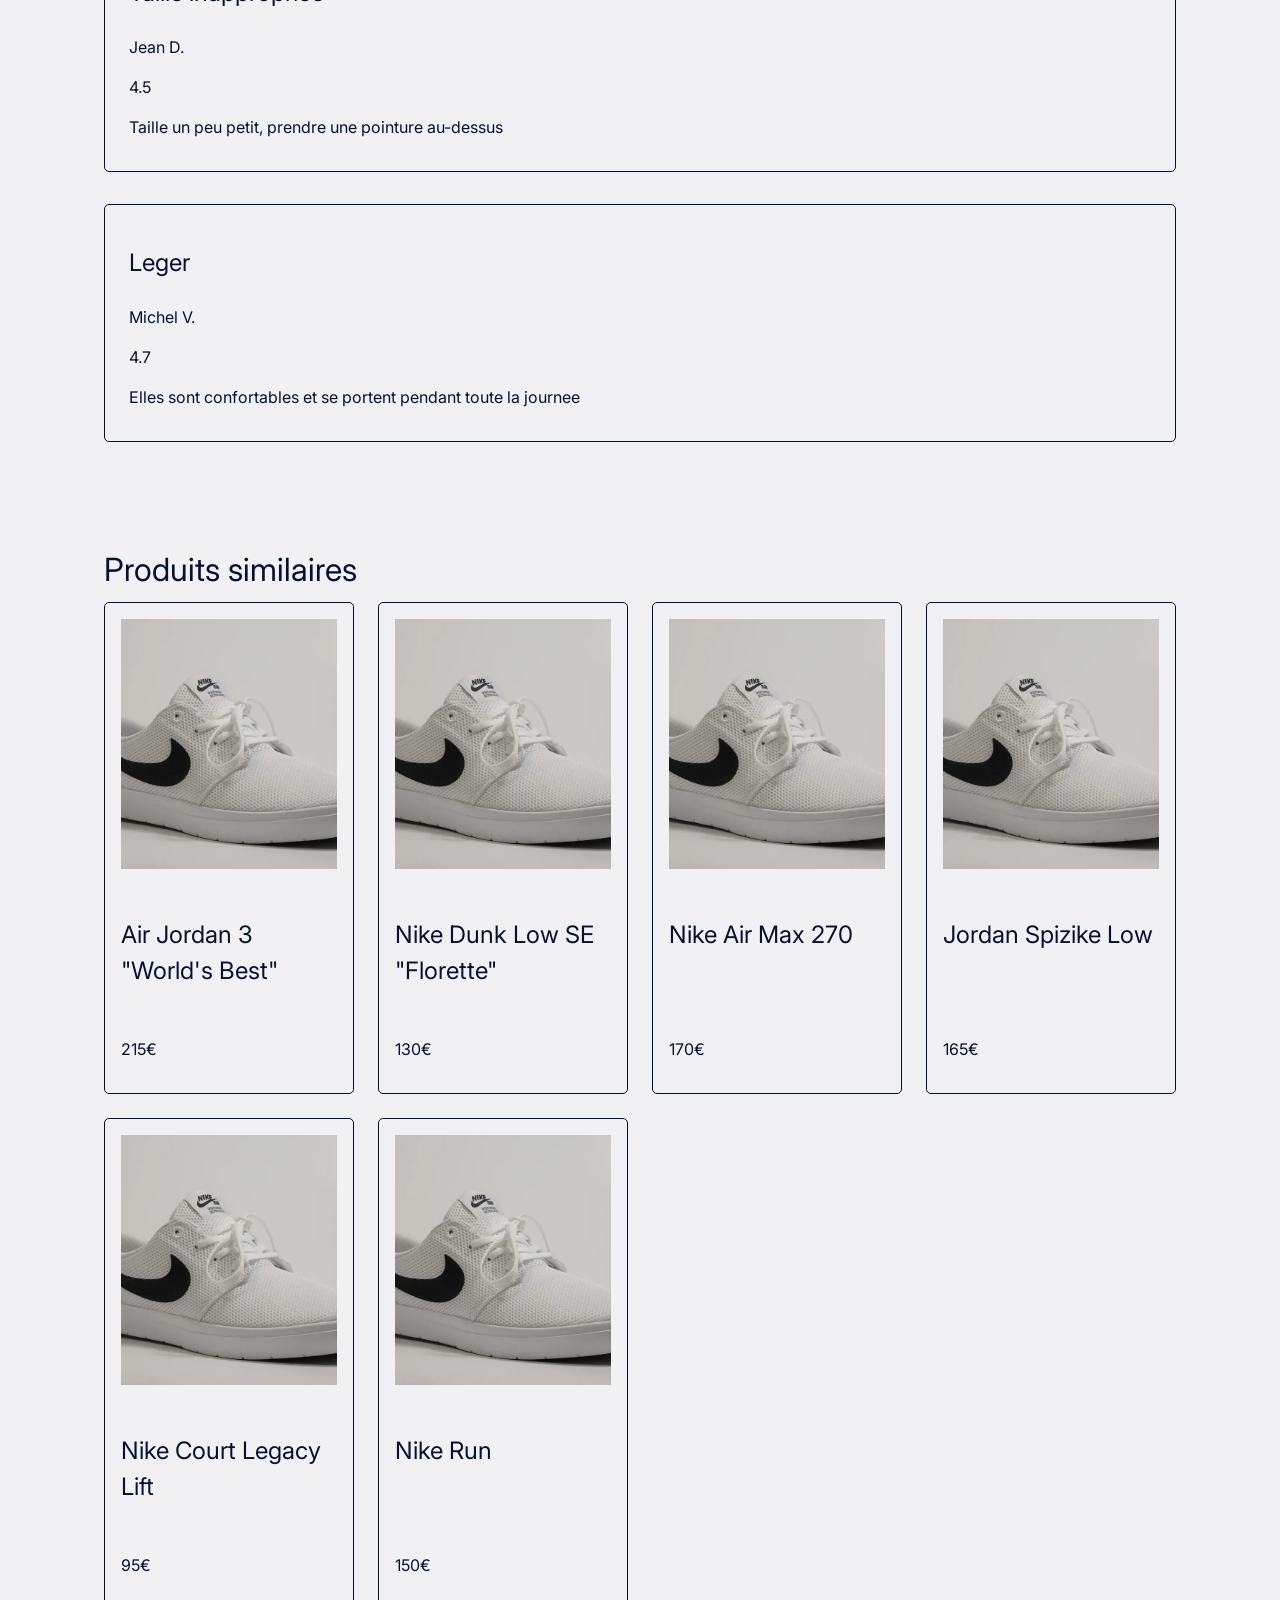
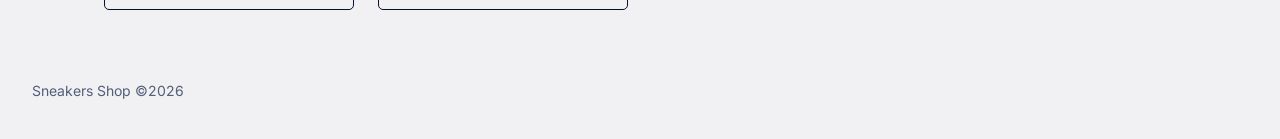
==== commit f875e0d5: "Add responsive product grid with CSS Grid" ====
--- a/index.html
+++ b/index.html
@@ -70,6 +70,53 @@
           <p>Elles sont confortables et se portent pendant toute la journee</p>
         </article>
       </section>
+      <section>
+        <h2>Produits similaires</h2>
+        <div class="grille-produit">
+          <article class="article-similaire">
+           <a href="#" class="lien-similaire"> 
+            <img src="images/air-force-1-dessus.webp" alt="Basket Nike Air Jordan 3 World's Best vue de profil" class="img-similaire">
+            <h3>Air Jordan 3 "World's Best"</h3>
+            <p class="article-prix">215€</p>
+          </a>
+        </article>
+        <article class="article-similaire">
+          <a href="#" class="lien-similaire">
+            <img src="images/air-force-1-dessus.webp" alt="Basket Nike Dunk Low SE Florette vue de profil" class="img-similaire">
+            <h3>Nike Dunk Low SE "Florette"</h3>
+            <p class="article-prix">130€</p>
+          </a>
+        </article>
+        <article class="article-similaire">
+          <a href="#" class="lien-similaire">
+            <img src="images/air-force-1-dessus.webp" alt="Basket Nike Air Max 270 vue de profil" class="img-similaire">
+            <h3>Nike Air Max 270</h3>
+            <p class="article-prix">170€</p>
+          </a>
+        </article>
+        <article class="article-similaire">
+          <a href="#" class="lien-similaire">
+            <img src="images/air-force-1-dessus.webp" alt="Basket Nike Jordan Spizike Low vue de profil" class="img-similaire">
+            <h3>Jordan Spizike Low</h3>
+            <p class="article-prix">165€</p>
+          </a>
+        </article>
+        <article class="article-similaire">
+           <a href="#" class="lien-similaire">
+            <img src="images/air-force-1-dessus.webp" alt="Basket Nike Court Legacy Lift vue de profil" class="img-similaire">
+            <h3>Nike Court Legacy Lift</h3>
+            <p class="article-prix">95€</p>
+          </a>
+        </article>
+        <article class="article-similaire">
+           <a href="#" class="lien-similaire">
+            <img src="images/air-force-1-dessus.webp" alt="Basket Nike Run Blacnhe vue de profil" class="img-similaire">
+            <h3>Nike Run</h3>
+            <p class="article-prix">150€</p>
+            </a>
+        </article>
+        </div>
+      </section>
     </main>
     <footer>
       <p>Sneakers Shop &copy;2026</p>
--- a/style.css
+++ b/style.css
@@ -2,9 +2,36 @@
   box-sizing: border-box;
 }
 
+:root {
+  /* Couleurs */
+  --couleur-fond: hsl(240, 11%, 95%);
+  --couleur-texte: hsl(220, 85%, 10%);
+  --couleur-texte-secondaire: hsl(220, 20%, 40%);
+  --couleur-accent: hsl(24, 95%, 50%);
+  --couleur-accent-survol: hsl(24, 95%, 40%);
+
+  /* Espacements */
+  --espace-xs: 0.5rem;
+  --espace-s: 1rem;
+  --espace-m: 1.5rem;
+  --espace-l: 2rem;
+  --espace-xl: 3rem;
+
+  /* Typographie */
+  --texte-s: 0.875rem;
+  --texte-m: 1rem;
+  --texte-l: 1.5rem;
+  --texte-xl: 2rem;
+  --texte-xxl: 3rem;
+
+  /* Bordures */
+  --bordure-rond: 5px;
+}
+
+
 body {
-  background-color: hsl(220, 90%, 95%);
-  color: hsl(220, 85%, 10%);
+  background-color: var(--couleur-fond);
+  color: var(--couleur-texte);
   font-family: "Inter", sans-serif;
   line-height: 1.5;
   margin: 0;
@@ -19,25 +46,28 @@
 h1 {
   letter-spacing: -0.02em;
   line-height: 1.2;
-  font-size: 3rem;
+  font-size: var(--espace-xl);
+  font-weight: 400;
 }
 
 h2 {
-  font-size: 2rem;
-  margin-bottom: 0.5rem;
-  margin-top: 3rem;
+  font-size: var(--espace-l);
+  margin-bottom: var(--espace-xs);
+  margin-top: var(--espace-xl);
+  font-weight: 400;
 }
 
 h3 {
-  font-size: 1.5rem;
+  font-size: var(--espace-m);
+  font-weight: 400;
 }
 
 p {
   max-width: 65ch;
 }
 section {
-  padding: 1.5rem 0;
-  margin: 0.5rem 0;
+  padding: var(--espace-m) 0;
+  margin: var(--espace-xs) 0;
 }
 
 .prix {
@@ -46,13 +76,13 @@
 
 
 .ajouter-panier {
-  background-color: hsl(24, 95%, 50%);
-  color: hsl(220, 85%, 10%);
+  background-color: var(--couleur-accent);
+  color: var(--couleur-texte);
   border-radius: 5px;
   padding: 0.75rem 1.5rem;
   border: none;
-  font-size: 1rem;
-  margin-top: 1.5rem;
+  font-size: var(--espace-s);
+  margin-top: var(--espace-m);
   transition: background-color 0.2s ease;
   cursor: pointer;
 }
@@ -76,7 +106,7 @@
 
 .produit {
   display: flex;
-  gap: 2rem;
+  gap: var(--espace-l);
   flex-wrap: wrap;
 }
 
@@ -87,47 +117,82 @@
   justify-content: center;
 }
 .img-produit {
-   max-height: 500px;
+  max-height: 500px;
   object-fit: contain;
 }
 
 .avis {
   display: flex;
   flex-direction: column;
-  gap: 2rem;
+  gap: var(--espace-l);
 }
 
 .article-avis {
-  border: 1px solid hsl(220, 85%, 10%);
-  border-radius: 5px;
-  padding: 1rem 1.5rem;
+  border: 1px solid var(--couleur-texte);
+  border-radius: var(--bordure-rond);
+  padding: var(--espace-s) var(--espace-m);
+}
+
+.grille-produit {
+  display: grid;
+  grid-template-columns: repeat(auto-fit, minmax(250px, 1fr));
+  gap: var(--espace-m);
+}
+
+.img-similaire {
+  height: 250px;
+  object-fit: cover;
+}
+
+.article-similaire {
+  border-radius: var(--bordure-rond);
+  border: 1px solid var(--couleur-texte);
+  padding: var(--espace-s);
+}
+
+.lien-similaire {
+  display: flex;
+  flex-direction: column;
+  gap: var(--espace-m);
+  height: 100%;
+  transition: transform 0.2s ease;
+  text-decoration: none;
+  color: inherit;
+}
+
+.article-prix {
+  margin-top: auto;
+}
+
+.lien-similaire:hover {
+   transform: scale(1.04);
 }
 
 .pointures {
   display: flex;
   list-style: none;
   padding-left: 0;
-  gap: 0.5rem;
+  gap: var(--espace-xs);
 }
 .pointure {
-  background-color: hsl(220, 90%, 95%);
-  border: 1px solid hsl(220, 85%, 10%);
+  background-color:var(--couleur-fond);
+  border: 1px solid var(--couleur-texte);
   border-radius: 5px;
   transition: background-color 0.2s ease;
   min-width: 2.5rem;
   text-align: center;
   cursor: pointer;
-  padding: 0.5rem;
+  padding: var(--espace-s);
 }
 .pointure:hover {
-  background-color:  hsl(220, 85%, 10%);
-  color: hsl(220, 90%, 95%);
+  background-color:  var(--couleur-texte);
+  color: var(--couleur-fond);
 }
 
 .infos {
   display: flex;
   flex-direction: column;
-  gap: 1rem;
+  gap: var(--espace-s);
   flex: 1 1 300px;
 }
 
@@ -136,11 +201,11 @@
   padding-left: 0;
   display: flex;
   align-items: center;
-  gap: 2rem;
+  gap: var(--espace-l);
 }
 
 nav a {
-  color: hsl(220, 85%, 10%);
+  color: var(--couleur-texte);
   text-decoration: none;
 }
 
@@ -149,12 +214,12 @@
 }
 
 a:focus-visible, button:focus-visible {
-  outline: 2px solid hsl(24, 95%, 50%);
+  outline: 2px solid var(--couleur-accent);
   outline-offset: 2px;
 }
 
 footer {
-  color: hsl(220, 20%, 40%);
-  font-size: 0.875rem;
-  padding: 1.5rem 2rem;
+  color: var(--couleur-texte-secondaire);
+  font-size: var(--texte-s);
+  padding: var(--espace-m) var(--espace-l);
 }
